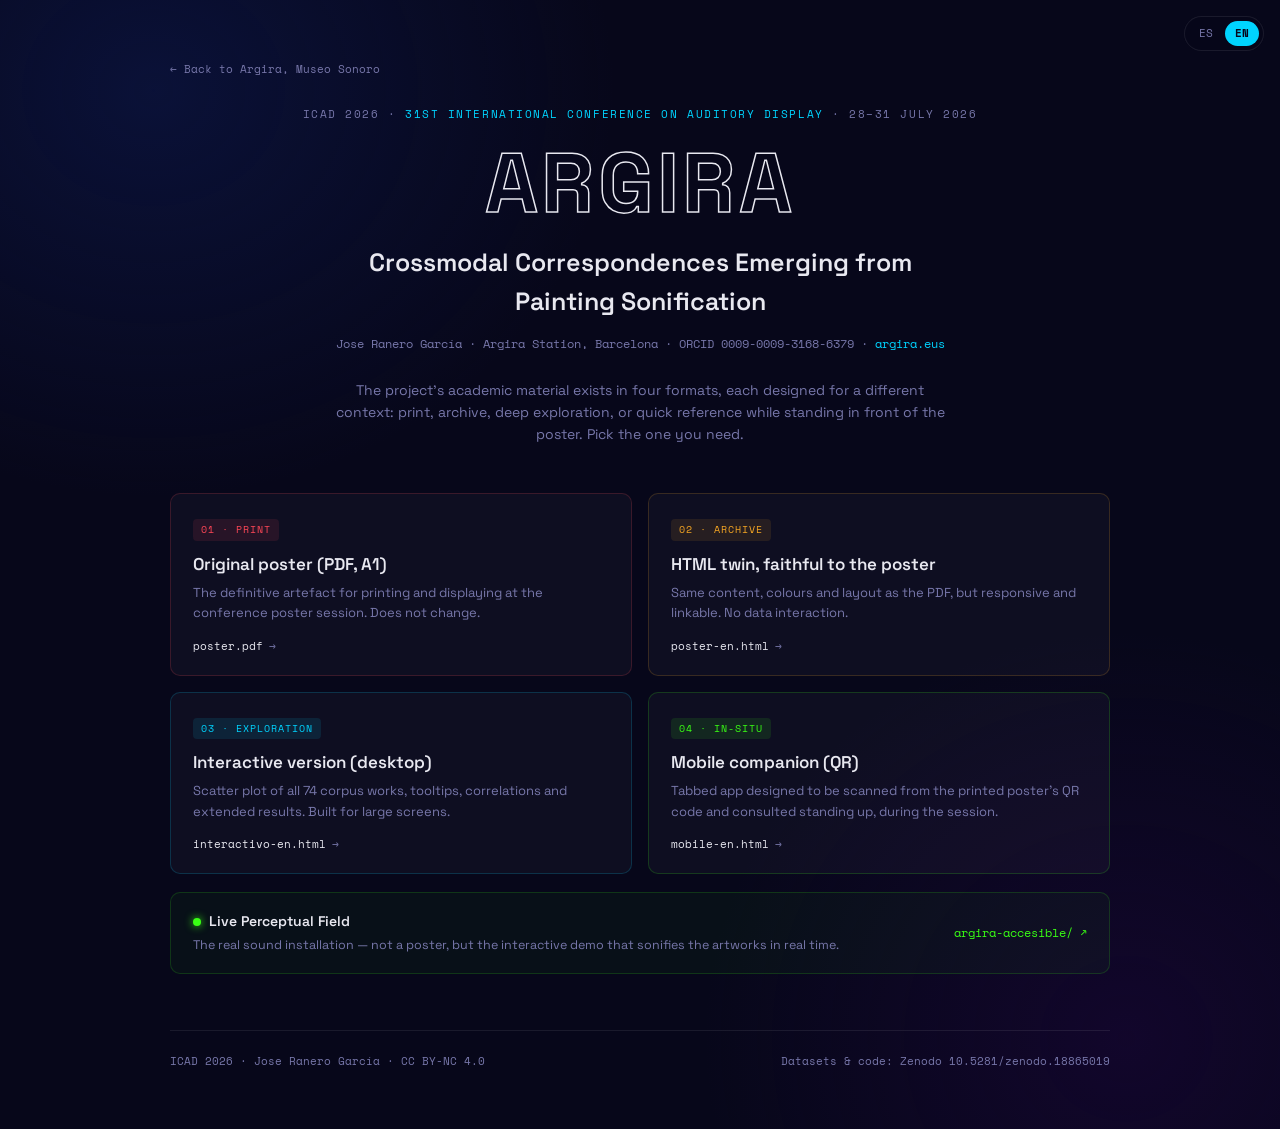
==== explora-en.html @ ec138595 "Add files via upload" ====
<!DOCTYPE html>
<html lang="en">
<head>
<meta charset="UTF-8">
<meta name="viewport" content="width=device-width, initial-scale=1.0">
<title>ARGIRA · ICAD 2026 · Crossmodal Correspondences Emerging from Painting Sonification</title>
<meta name="description" content="Four ways to explore the ARGIRA project: printed poster, HTML twin, interactive version and mobile companion.">
<style>
@import url('https://fonts.googleapis.com/css2?family=Space+Grotesk:wght@300;400;500;600;700&family=Space+Mono:wght@400;700&display=swap');

*, *::before, *::after { box-sizing: border-box; margin: 0; padding: 0; }

:root {
  --cyan:   #00d4ff;
  --violet: #b366ff;
  --amber:  #f5a623;
  --green:  #39ff14;
  --red:    #ff4757;
  --white:  #e8e8f0;
  --pale:   #7777aa;
  --bg:     #07071a;
  --card:   rgba(255,255,255,0.032);
  --border: rgba(255,255,255,0.08);
  --mono: 'Space Mono', monospace;
  --sans: 'Space Grotesk', sans-serif;
}

html { background: var(--bg); scroll-behavior: smooth; }

body {
  font-family: var(--sans);
  color: var(--white);
  line-height: 1.55;
  background:
    radial-gradient(ellipse 60% 60% at 12% 8%,  rgba(13,27,85,0.5) 0%, transparent 60%),
    radial-gradient(ellipse 55% 60% at 88% 92%, rgba(31,5,64,0.45) 0%, transparent 60%),
    var(--bg);
  min-height: 100vh;
}

a { color: inherit; text-decoration: none; }

.wrap {
  max-width: 980px;
  margin: 0 auto;
  padding: 56px 20px 60px;
}

/* ── HEADER ── */
header.hub-head {
  text-align: center;
  margin-bottom: 48px;
}
.conf-badge {
  font-family: var(--mono);
  font-size: 11px;
  letter-spacing: 0.14em;
  text-transform: uppercase;
  color: var(--pale);
  margin-bottom: 18px;
}
.conf-badge span { color: var(--cyan); }

.wordmark {
  font-weight: 700;
  font-size: clamp(48px, 9vw, 84px);
  letter-spacing: 0.04em;
  color: transparent;
  -webkit-text-stroke: 1.5px var(--white);
  line-height: 1;
  margin-bottom: 18px;
}

h1.subtitle {
  font-size: clamp(18px, 2.6vw, 25px);
  font-weight: 600;
  max-width: 640px;
  margin: 0 auto 14px;
  color: var(--white);
}

.byline {
  font-family: var(--mono);
  font-size: 11.5px;
  color: var(--pale);
}
.byline a { color: var(--cyan); }

.intro {
  max-width: 620px;
  margin: 28px auto 0;
  font-size: 14px;
  color: var(--pale);
  text-align: center;
}

/* ── CARD GRID ── */
.grid {
  display: grid;
  grid-template-columns: repeat(2, 1fr);
  gap: 16px;
  margin-top: 44px;
}

.card-link {
  display: block;
  background: var(--card);
  border: 1px solid var(--border);
  border-radius: 10px;
  padding: 22px 22px 20px;
  transition: border-color .2s ease, transform .2s ease, background .2s ease;
}
.card-link:hover {
  transform: translateY(-2px);
  background: rgba(255,255,255,0.05);
}

.c-eyebrow {
  font-family: var(--mono);
  font-size: 10px;
  letter-spacing: 0.1em;
  text-transform: uppercase;
  margin-bottom: 10px;
  display: inline-block;
  padding: 3px 8px;
  border-radius: 4px;
}
.c-pdf   .c-eyebrow { color: var(--red);    background: rgba(255,71,87,0.1); }
.c-pdf   { border-color: rgba(255,71,87,0.18); }
.c-twin  .c-eyebrow { color: var(--amber);  background: rgba(245,166,35,0.1); }
.c-twin  { border-color: rgba(245,166,35,0.18); }
.c-explore .c-eyebrow { color: var(--cyan); background: rgba(0,212,255,0.1); }
.c-explore { border-color: rgba(0,212,255,0.18); }
.c-mobile .c-eyebrow { color: var(--green); background: rgba(57,255,20,0.1); }
.c-mobile { border-color: rgba(57,255,20,0.18); }

.c-title {
  font-size: 17px;
  font-weight: 600;
  margin-bottom: 6px;
}
.c-desc {
  font-size: 13px;
  color: var(--pale);
  margin-bottom: 14px;
}
.c-foot {
  font-family: var(--mono);
  font-size: 11px;
  color: var(--white);
  display: flex;
  align-items: center;
  gap: 6px;
}
.c-foot .arrow { color: var(--pale); transition: transform .2s ease; }
.card-link:hover .arrow { transform: translateX(3px); color: var(--cyan); }

/* ── LIVE DEMO STRIP ── */
.live-strip {
  margin-top: 18px;
  display: flex;
  align-items: center;
  justify-content: space-between;
  gap: 16px;
  flex-wrap: wrap;
  background: rgba(57,255,20,0.04);
  border: 1px solid rgba(57,255,20,0.16);
  border-radius: 10px;
  padding: 18px 22px;
}
.live-strip .dot {
  width: 8px; height: 8px; border-radius: 50%;
  background: var(--green);
  display: inline-block;
  margin-right: 8px;
  box-shadow: 0 0 8px var(--green);
}
.live-strip .l-title { font-size: 14px; font-weight: 600; }
.live-strip .l-desc { font-size: 12.5px; color: var(--pale); margin-top: 3px; }
.live-strip .l-link {
  font-family: var(--mono);
  font-size: 12px;
  color: var(--green);
  white-space: nowrap;
}

/* ── FOOTER ── */
footer {
  margin-top: 56px;
  padding-top: 22px;
  border-top: 1px solid var(--border);
  display: flex;
  justify-content: space-between;
  flex-wrap: wrap;
  gap: 10px;
  font-family: var(--mono);
  font-size: 10.5px;
  color: var(--pale);
}
footer a { color: var(--cyan); }

@media (max-width: 640px) {
  .grid { grid-template-columns: 1fr; }
  .live-strip { flex-direction: column; align-items: flex-start; }
}

.back-link {
  display: inline-block;
  font-family: var(--mono);
  font-size: 11px;
  color: var(--pale);
  margin-bottom: 28px;
}
.back-link:hover { color: var(--cyan); }

/* ── LANG SWITCH ── */
.lang-switch {
  position: fixed;
  top: 16px;
  right: 16px;
  z-index: 50;
  display: flex;
  align-items: center;
  gap: 2px;
  font-family: var(--mono);
  font-size: 11px;
  background: rgba(7,7,26,0.75);
  border: 1px solid var(--border);
  border-radius: 20px;
  padding: 4px;
  backdrop-filter: blur(6px);
}
.lang-switch a {
  padding: 4px 10px;
  border-radius: 16px;
  color: var(--pale);
  transition: background .2s ease, color .2s ease;
}
.lang-switch a.is-active {
  background: var(--cyan);
  color: #07071a;
  font-weight: 700;
}
.lang-switch a:not(.is-active):hover { color: var(--white); }

@media (max-width: 640px) {
  .lang-switch { top: auto; bottom: 16px; right: 16px; }
}

</style>
</head>
<body>

<div class="lang-switch">
  <a href="explora.html">ES</a>
  <a href="explora-en.html" class="is-active">EN</a>
</div>

<div class="wrap">

  <a class="back-link" href="./">← Back to Argira, Museo Sonoro</a>

  <header class="hub-head">
    <div class="conf-badge">ICAD 2026 · <span>31st International Conference on Auditory Display</span> · 28–31 July 2026</div>
    <div class="wordmark">ARGIRA</div>
    <h1 class="subtitle">Crossmodal Correspondences Emerging from Painting Sonification</h1>
    <p class="byline">Jose Ranero García · Argira Station, Barcelona · ORCID 0009-0009-3168-6379 · <a href="mailto:hola@argira.eus">argira.eus</a></p>
    <p class="intro">The project's academic material exists in four formats, each designed for a different context: print, archive, deep exploration, or quick reference while standing in front of the poster. Pick the one you need.</p>
  </header>

  <main class="grid">

    <a class="card-link c-pdf" href="poster.pdf" target="_blank">
      <span class="c-eyebrow">01 · Print</span>
      <div class="c-title">Original poster (PDF, A1)</div>
      <div class="c-desc">The definitive artefact for printing and displaying at the conference poster session. Does not change.</div>
      <div class="c-foot">poster.pdf <span class="arrow">→</span></div>
    </a>

    <a class="card-link c-twin" href="poster-en.html">
      <span class="c-eyebrow">02 · Archive</span>
      <div class="c-title">HTML twin, faithful to the poster</div>
      <div class="c-desc">Same content, colours and layout as the PDF, but responsive and linkable. No data interaction.</div>
      <div class="c-foot">poster-en.html <span class="arrow">→</span></div>
    </a>

    <a class="card-link c-explore" href="interactivo-en.html">
      <span class="c-eyebrow">03 · Exploration</span>
      <div class="c-title">Interactive version (desktop)</div>
      <div class="c-desc">Scatter plot of all 74 corpus works, tooltips, correlations and extended results. Built for large screens.</div>
      <div class="c-foot">interactivo-en.html <span class="arrow">→</span></div>
    </a>

    <a class="card-link c-mobile" href="mobile-en.html">
      <span class="c-eyebrow">04 · In-situ</span>
      <div class="c-title">Mobile companion (QR)</div>
      <div class="c-desc">Tabbed app designed to be scanned from the printed poster's QR code and consulted standing up, during the session.</div>
      <div class="c-foot">mobile-en.html <span class="arrow">→</span></div>
    </a>

  </main>

  <div class="live-strip">
    <div>
      <div class="l-title"><span class="dot"></span>Live Perceptual Field</div>
      <div class="l-desc">The real sound installation — not a poster, but the interactive demo that sonifies the artworks in real time.</div>
    </div>
    <a class="l-link" href="https://argira.eus/argira-accesible/" target="_blank">argira-accesible/ ↗</a>
  </div>

  <footer>
    <div>ICAD 2026 · Jose Ranero García · CC BY-NC 4.0</div>
    <div>Datasets &amp; code: Zenodo 10.5281/zenodo.18865019</div>
  </footer>

</div>

</body>
</html>
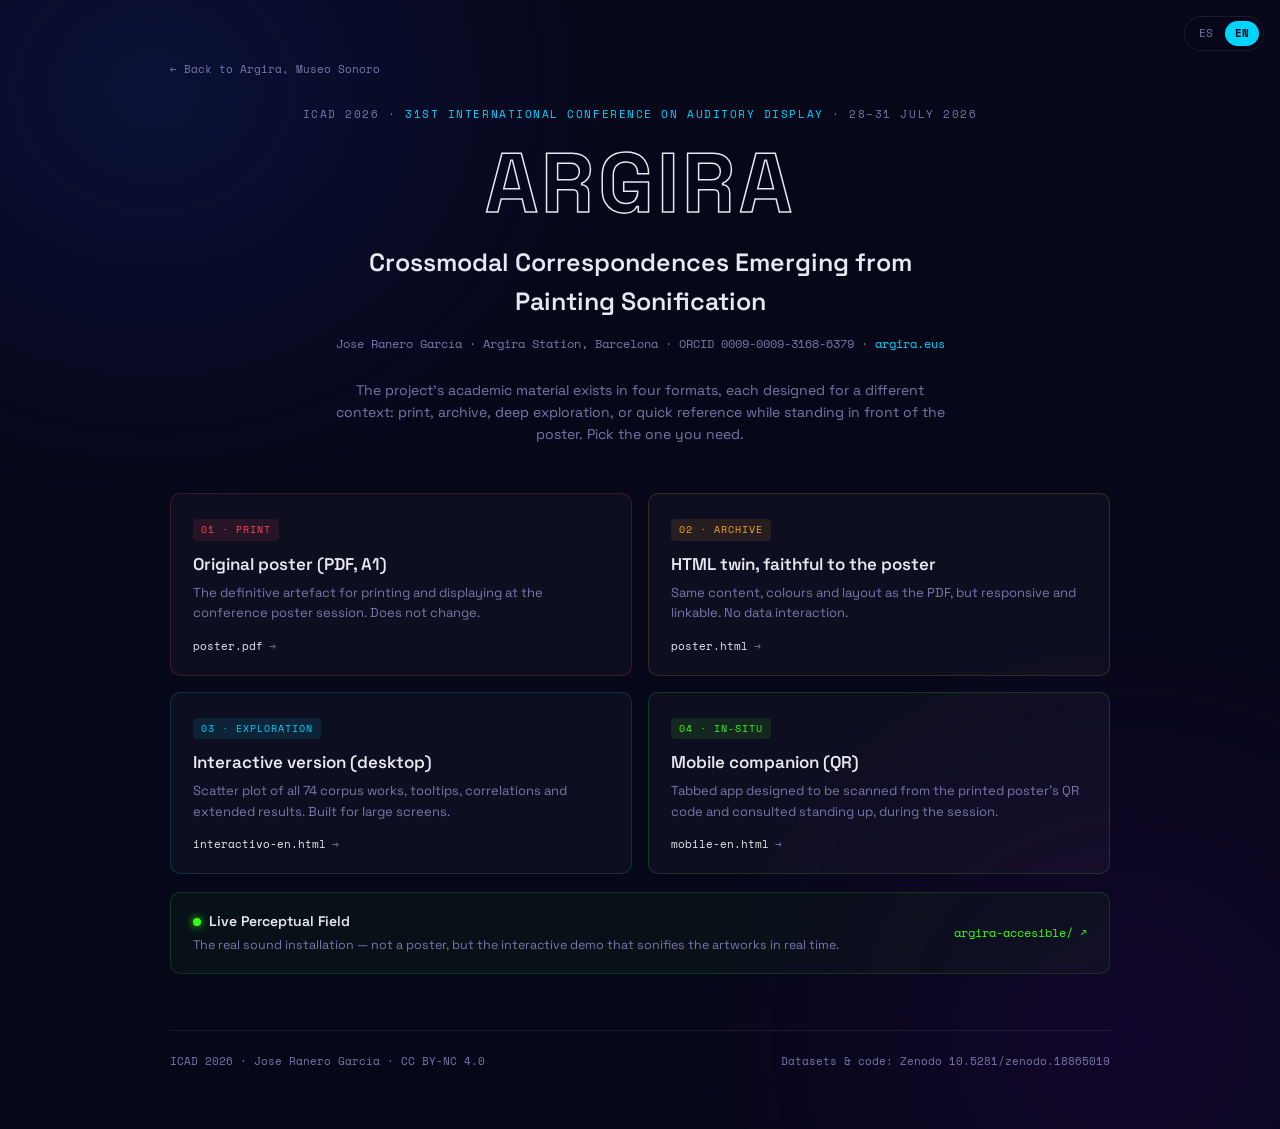
==== commit 8ca26e11: "Add files via upload" ====
--- a/explora-en.html
+++ b/explora-en.html
@@ -281,7 +281,7 @@
       <span class="c-eyebrow">02 · Archive</span>
       <div class="c-title">HTML twin, faithful to the poster</div>
       <div class="c-desc">Same content, colours and layout as the PDF, but responsive and linkable. No data interaction.</div>
-      <div class="c-foot">poster-en.html <span class="arrow">→</span></div>
+      <div class="c-foot">poster.html <span class="arrow">→</span></div>
     </a>
 
     <a class="card-link c-explore" href="interactivo-en.html">
